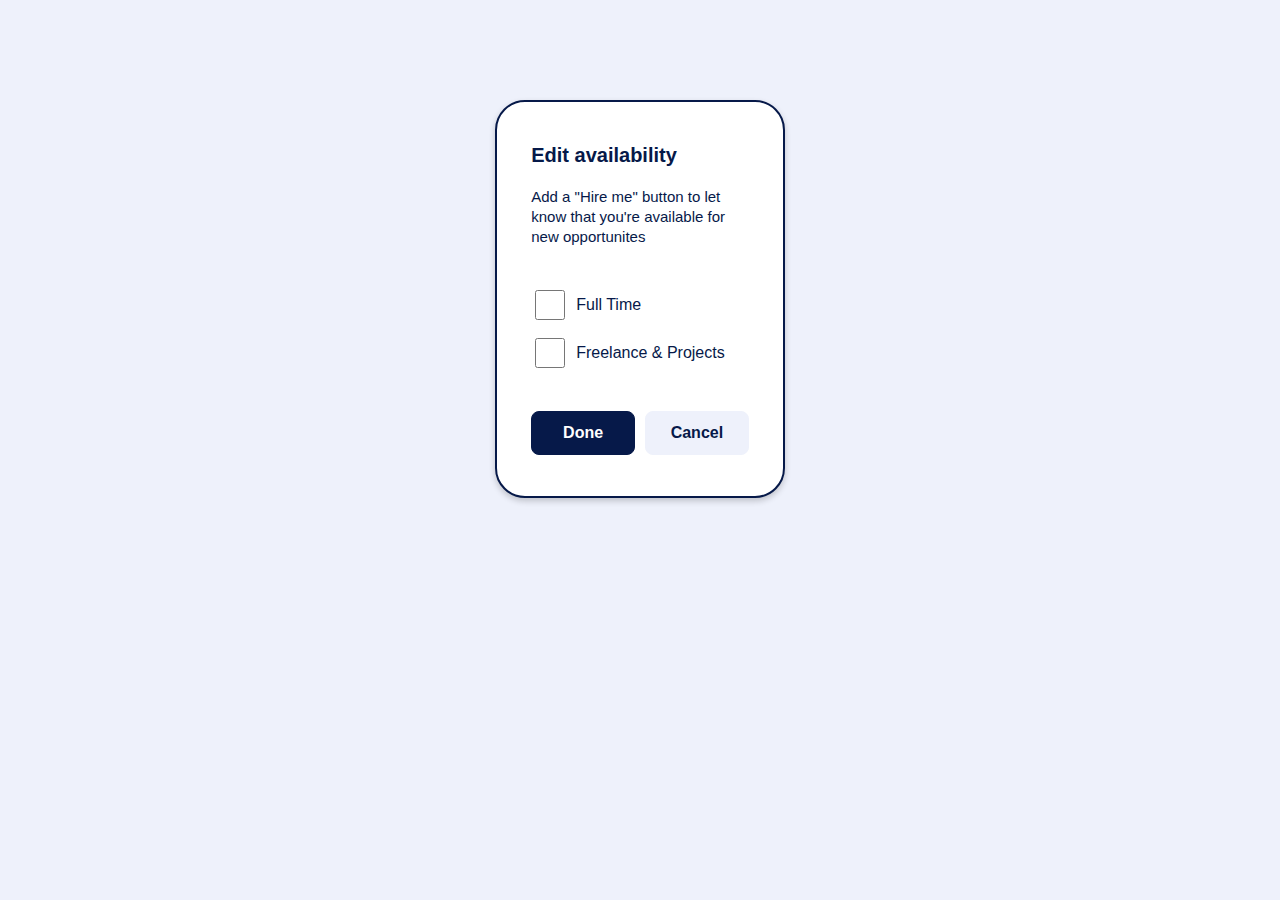
==== edit_availability/index.html @ 9ef41e6a "creation of notification and edit UI" ====
<!DOCTYPE html>
<html lang="en">
  <head>
    <meta charset="UTF-8" />
    <meta name="viewport" content="width=device-width, initial-scale=1.0" />
    <link
      rel="stylesheet"
      href="https://cdnjs.cloudflare.com/ajax/libs/font-awesome/6.6.0/css/all.min.css"
      integrity="sha512-Kc323vGBEqzTmouAECnVceyQqyqdsSiqLQISBL29aUW4U/M7pSPA/gEUZQqv1cwx4OnYxTxve5UMg5GT6L4JJg=="
      crossorigin="anonymous"
      referrerpolicy="no-referrer"
    />
    <link rel="stylesheet" href="style.css" />
    <title>Edit Availability</title>
  </head>

  <body>
    <div class="container">
      <div class="header-content">
        <h2>Edit availability</h2>
        <p>
          Add a "Hire me" button to let know that you're available for new
          opportunites
        </p>
      </div>

      <form action="#" method="post">
        <div class="full-time-content">
          <input type="checkbox" class="full-time" id="full-time" name="full-time" />
          <label for="full-time">Full Time</label>
        </div>
        <div class="projects-content">
          <input type="checkbox"  id='projects' class="projects" name="projects" />
          <label for="projects">Freelance & Projects</label>
        </div>
      </form>

      <div class="btn">
        <button class="done-btn">Done</button>
        <button class="cancel-btn">Cancel</button>
      </div>
    </div>
  </body>
</html>
---- edit_availability/style.css ----
/* @import url("https://fonts.googleapis.com/css2?family=Poppins:ital,wght@0,100;0,200;0,300;0,400;0,500;0,600;0,700;0,800;0,900;1,100;1,200;1,300;1,400;1,500;1,600;1,700;1,800;1,900&display=swap"); */

body {
  margin: 0;
  padding: 0;
  box-sizing: border-box;
  font-family: Arial, Helvetica, sans-serif;
  background-color: #eef1fb;
}

.container{
  width: 17%;
  height: 310px;
  background-color: white;
  padding: 42px 34px;
  margin: auto;
  transform: translateY(100px);
  color: #061949;
  box-shadow: 0 3px 6px rgba(0,0,0,0.2);
  border: 2px solid #061949;
  border-radius: 30px;
  display: flex;
  flex-direction: column;
  gap: 40px 0px;
}
.header-content{
  display: flex;
  flex-direction: column;
  gap: 20px 0;
}
h2{
  margin: 0;
  font-size: 20px;
}
p{
  margin: 0;
  font-size: 15px;
  line-height: 20px;
  font-weight: 500;
}

label{
  font-size: 16px;
}
.full-time, .projects{
  width: 30px;
  height: 30px;
}

.full-time-content, .projects-content{
  display: flex;
  align-items: center;
  gap: 0px 8px;
}
form{
  display: flex;
  flex-direction: column;
  gap: 12px 0px;
}

.btn {
  display: flex;
  justify-content: space-between;
  gap: 0px 10px;
}
.done-btn,
.cancel-btn {
  width: 50%;
  height: 44px;
  border-radius: 8px;
  font-size: 16px;
  font-weight: 600;
}
.done-btn {
  color: white;
  background-color: #061949;
  border: 1px solid #061949;
}
.cancel-btn {
  color: #061949;
  background-color: #eef1fb;
  border: 1px solid #eef1fb;
}
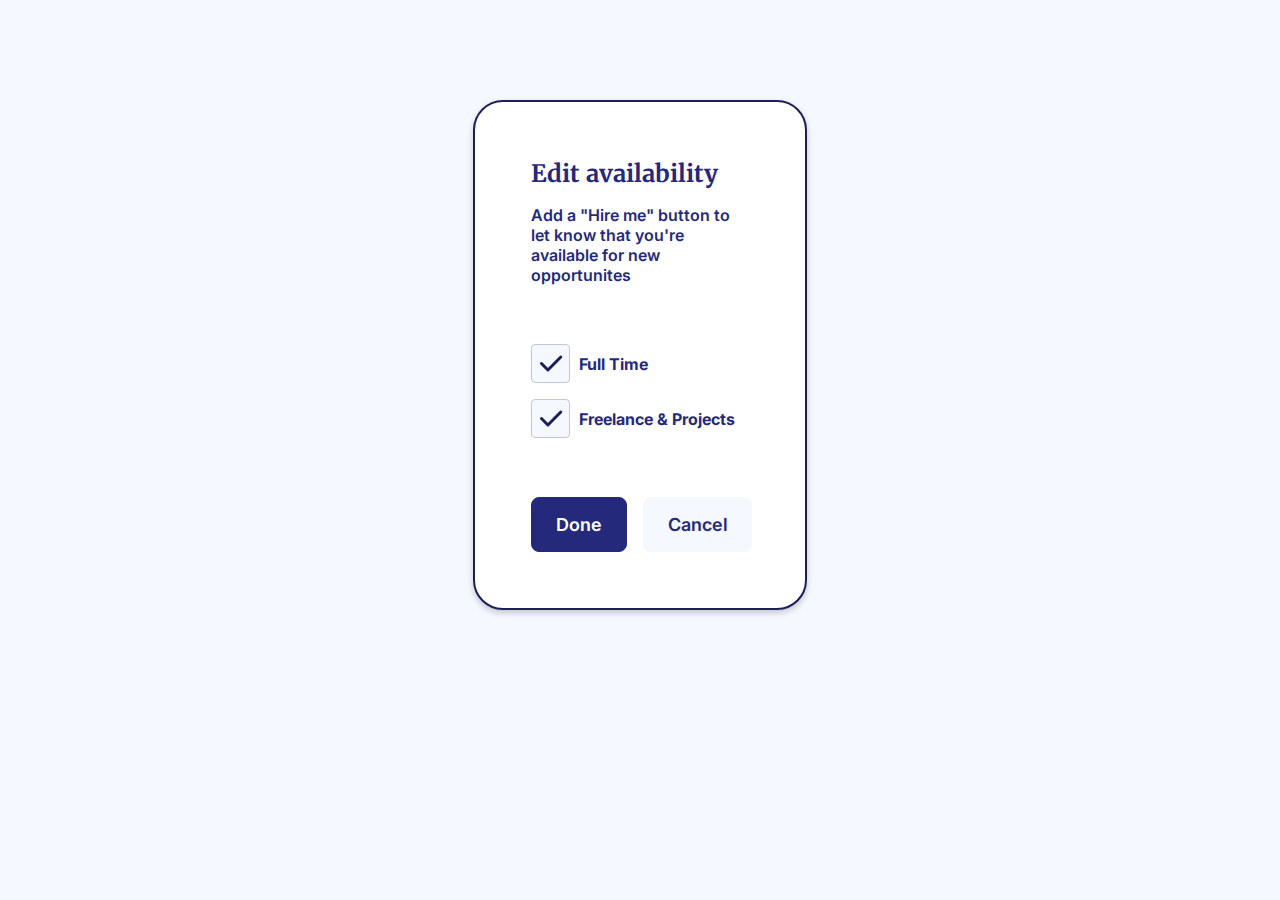
==== commit fa051879: "Correction of errors" ====
--- a/edit_availability/index.html
+++ b/edit_availability/index.html
@@ -26,18 +26,88 @@
 
       <form action="#" method="post">
         <div class="full-time-content">
-          <input type="checkbox" class="full-time" id="full-time" name="full-time" />
+          <svg
+            width="39"
+            height="39"
+            viewBox="0 0 39 39"
+            fill="none"
+            xmlns="http://www.w3.org/2000/svg"
+          >
+            <rect
+              x="0.5"
+              y="0.5"
+              width="38"
+              height="38"
+              rx="3.5"
+              fill="#F5F8FF"
+              stroke="#C3C4DE"
+            />
+            <g clip-path="url(#clip0_2_18)">
+              <path
+                d="M10.4583 19.5L16.9167 25.9584L29.8333 13.0417"
+                stroke="#1C1E57"
+                stroke-width="3"
+                stroke-linecap="round"
+                stroke-linejoin="round"
+              />
+            </g>
+            <defs>
+              <clipPath id="clip0_2_18">
+                <rect
+                  width="31"
+                  height="31"
+                  fill="white"
+                  transform="translate(4 4)"
+                />
+              </clipPath>
+            </defs>
+          </svg>
           <label for="full-time">Full Time</label>
         </div>
         <div class="projects-content">
-          <input type="checkbox"  id='projects' class="projects" name="projects" />
+          <svg
+            width="39"
+            height="39"
+            viewBox="0 0 39 39"
+            fill="none"
+            xmlns="http://www.w3.org/2000/svg"
+          >
+            <rect
+              x="0.5"
+              y="0.5"
+              width="38"
+              height="38"
+              rx="3.5"
+              fill="#F5F8FF"
+              stroke="#C3C4DE"
+            />
+            <g clip-path="url(#clip0_2_18)">
+              <path
+                d="M10.4583 19.5L16.9167 25.9584L29.8333 13.0417"
+                stroke="#1C1E57"
+                stroke-width="3"
+                stroke-linecap="round"
+                stroke-linejoin="round"
+              />
+            </g>
+            <defs>
+              <clipPath id="clip0_2_18">
+                <rect
+                  width="31"
+                  height="31"
+                  fill="white"
+                  transform="translate(4 4)"
+                />
+              </clipPath>
+            </defs>
+          </svg>
           <label for="projects">Freelance & Projects</label>
         </div>
       </form>
 
       <div class="btn">
-        <button class="done-btn">Done</button>
-        <button class="cancel-btn">Cancel</button>
+        <button aria-label="done" class="done-btn">Done</button>
+        <button aria-label="cancel" class="cancel-btn">Cancel</button>
       </div>
     </div>
   </body>
--- a/edit_availability/style.css
+++ b/edit_availability/style.css
@@ -1,83 +1,89 @@
-/* @import url("https://fonts.googleapis.com/css2?family=Poppins:ital,wght@0,100;0,200;0,300;0,400;0,500;0,600;0,700;0,800;0,900;1,100;1,200;1,300;1,400;1,500;1,600;1,700;1,800;1,900&display=swap"); */
-
+@import url("https://fonts.googleapis.com/css2?family=Merriweather:ital,wght@0,300;0,400;0,700;0,900;1,300;1,400;1,700;1,900&display=swap");
+@import url('https://fonts.googleapis.com/css2?family=Inter:ital,opsz,wght@0,14..32,100..900;1,14..32,100..900&family=Merriweather:ital,wght@0,300;0,400;0,700;0,900;1,300;1,400;1,700;1,900&display=swap');
 body {
   margin: 0;
   padding: 0;
   box-sizing: border-box;
   font-family: Arial, Helvetica, sans-serif;
-  background-color: #eef1fb;
+  background-color: #f5f8ff;
+  --bg-blue: #25297b;
 }
 
-.container{
+.container {
   width: 17%;
-  height: 310px;
   background-color: white;
-  padding: 42px 34px;
+  padding: 56px;
   margin: auto;
   transform: translateY(100px);
-  color: #061949;
-  box-shadow: 0 3px 6px rgba(0,0,0,0.2);
-  border: 2px solid #061949;
+  color: var(--bg-blue);
+  box-shadow: 0 3px 6px rgba(0, 0, 0, 0.2);
+  border: 2px solid #1c1e57;
   border-radius: 30px;
   display: flex;
   flex-direction: column;
-  gap: 40px 0px;
+  gap: 59px 0px;
 }
-.header-content{
+.header-content {
   display: flex;
   flex-direction: column;
-  gap: 20px 0;
+  gap: 16px 0;
 }
-h2{
+h2 {
+  font-family: "Merriweather";
   margin: 0;
-  font-size: 20px;
+  font-size: 24px;
+  font-weight: bolder;
 }
-p{
+p {
+  font-family: "Inter";
   margin: 0;
-  font-size: 15px;
+  font-size: 16px;
   line-height: 20px;
-  font-weight: 500;
+  font-weight: 600;
 }
 
-label{
+label {
+  font-weight: bold;
+  font-family: "Inter";
   font-size: 16px;
 }
-.full-time, .projects{
-  width: 30px;
-  height: 30px;
-}
 
-.full-time-content, .projects-content{
+
+.full-time-content,
+.projects-content {
   display: flex;
   align-items: center;
-  gap: 0px 8px;
+  gap: 0px 9px;
 }
-form{
+form {
   display: flex;
   flex-direction: column;
-  gap: 12px 0px;
+  gap: 16px 0px;
 }
-
+button {
+  cursor: pointer;
+}
 .btn {
   display: flex;
   justify-content: space-between;
-  gap: 0px 10px;
+  gap: 0px 16px;
 }
 .done-btn,
 .cancel-btn {
+  font-family: "Inter";
   width: 50%;
-  height: 44px;
+  padding: 16px 24px;
   border-radius: 8px;
-  font-size: 16px;
+  font-size: 18px;
   font-weight: 600;
 }
 .done-btn {
   color: white;
-  background-color: #061949;
-  border: 1px solid #061949;
+  background-color: var(--bg-blue);
+  border: 1px solid var(--bg-blue);
 }
 .cancel-btn {
-  color: #061949;
-  background-color: #eef1fb;
-  border: 1px solid #eef1fb;
+  color: var(--bg-blue);
+  background-color: #f5f8ff;
+  border: 1px solid #f5f8ff;
 }
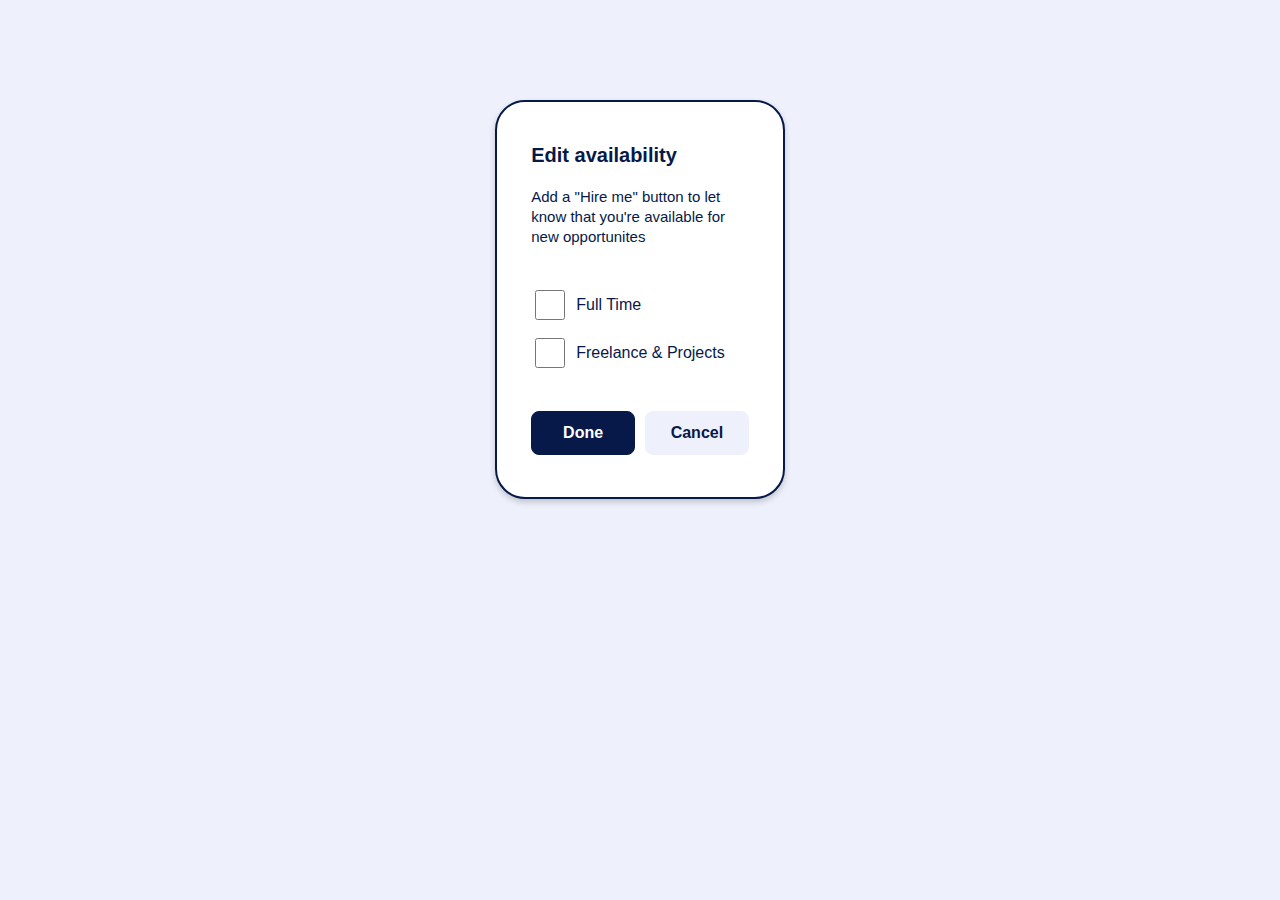
==== commit 465e6d6f: "update" ====
--- a/edit_availability/index.html
+++ b/edit_availability/index.html
@@ -26,81 +26,21 @@
 
       <form action="#" method="post">
         <div class="full-time-content">
-          <svg
-            width="39"
-            height="39"
-            viewBox="0 0 39 39"
-            fill="none"
-            xmlns="http://www.w3.org/2000/svg"
-          >
-            <rect
-              x="0.5"
-              y="0.5"
-              width="38"
-              height="38"
-              rx="3.5"
-              fill="#F5F8FF"
-              stroke="#C3C4DE"
-            />
-            <g clip-path="url(#clip0_2_18)">
-              <path
-                d="M10.4583 19.5L16.9167 25.9584L29.8333 13.0417"
-                stroke="#1C1E57"
-                stroke-width="3"
-                stroke-linecap="round"
-                stroke-linejoin="round"
-              />
-            </g>
-            <defs>
-              <clipPath id="clip0_2_18">
-                <rect
-                  width="31"
-                  height="31"
-                  fill="white"
-                  transform="translate(4 4)"
-                />
-              </clipPath>
-            </defs>
-          </svg>
+          <input
+            type="checkbox"
+            class="full-time"
+            id="full-time"
+            name="full-time"
+          />
           <label for="full-time">Full Time</label>
         </div>
         <div class="projects-content">
-          <svg
-            width="39"
-            height="39"
-            viewBox="0 0 39 39"
-            fill="none"
-            xmlns="http://www.w3.org/2000/svg"
-          >
-            <rect
-              x="0.5"
-              y="0.5"
-              width="38"
-              height="38"
-              rx="3.5"
-              fill="#F5F8FF"
-              stroke="#C3C4DE"
-            />
-            <g clip-path="url(#clip0_2_18)">
-              <path
-                d="M10.4583 19.5L16.9167 25.9584L29.8333 13.0417"
-                stroke="#1C1E57"
-                stroke-width="3"
-                stroke-linecap="round"
-                stroke-linejoin="round"
-              />
-            </g>
-            <defs>
-              <clipPath id="clip0_2_18">
-                <rect
-                  width="31"
-                  height="31"
-                  fill="white"
-                  transform="translate(4 4)"
-                />
-              </clipPath>
-            </defs>
-          </svg>
+          <input
+            type="checkbox"
+            id="projects"
+            class="projects"
+            name="projects"
+          />
           <label for="projects">Freelance & Projects</label>
         </div>
       </form>
--- a/edit_availability/style.css
+++ b/edit_availability/style.css
@@ -1,89 +1,82 @@
-@import url("https://fonts.googleapis.com/css2?family=Merriweather:ital,wght@0,300;0,400;0,700;0,900;1,300;1,400;1,700;1,900&display=swap");
-@import url('https://fonts.googleapis.com/css2?family=Inter:ital,opsz,wght@0,14..32,100..900;1,14..32,100..900&family=Merriweather:ital,wght@0,300;0,400;0,700;0,900;1,300;1,400;1,700;1,900&display=swap');
+/* @import url("https://fonts.googleapis.com/css2?family=Poppins:ital,wght@0,100;0,200;0,300;0,400;0,500;0,600;0,700;0,800;0,900;1,100;1,200;1,300;1,400;1,500;1,600;1,700;1,800;1,900&display=swap"); */
+
 body {
   margin: 0;
   padding: 0;
   box-sizing: border-box;
   font-family: Arial, Helvetica, sans-serif;
-  background-color: #f5f8ff;
-  --bg-blue: #25297b;
+  background-color: #eef1fb;
 }
 
-.container {
+.container{
   width: 17%;
   background-color: white;
-  padding: 56px;
+  padding: 42px 34px;
   margin: auto;
   transform: translateY(100px);
-  color: var(--bg-blue);
-  box-shadow: 0 3px 6px rgba(0, 0, 0, 0.2);
-  border: 2px solid #1c1e57;
+  color: #061949;
+  box-shadow: 0 3px 6px rgba(0,0,0,0.2);
+  border: 2px solid #061949;
   border-radius: 30px;
   display: flex;
   flex-direction: column;
-  gap: 59px 0px;
+  gap: 40px 0px;
 }
-.header-content {
+.header-content{
   display: flex;
   flex-direction: column;
-  gap: 16px 0;
+  gap: 20px 0;
 }
-h2 {
-  font-family: "Merriweather";
+h2{
   margin: 0;
-  font-size: 24px;
-  font-weight: bolder;
+  font-size: 20px;
 }
-p {
-  font-family: "Inter";
+p{
   margin: 0;
-  font-size: 16px;
+  font-size: 15px;
   line-height: 20px;
-  font-weight: 600;
+  font-weight: 500;
 }
 
-label {
-  font-weight: bold;
-  font-family: "Inter";
+label{
   font-size: 16px;
 }
+.full-time, .projects{
+  width: 30px;
+  height: 30px;
+}
 
-
-.full-time-content,
-.projects-content {
+.full-time-content, .projects-content{
   display: flex;
   align-items: center;
-  gap: 0px 9px;
+  gap: 0px 8px;
 }
-form {
+form{
   display: flex;
   flex-direction: column;
-  gap: 16px 0px;
+  gap: 12px 0px;
 }
-button {
-  cursor: pointer;
-}
+
 .btn {
   display: flex;
   justify-content: space-between;
-  gap: 0px 16px;
+  gap: 0px 10px;
 }
 .done-btn,
 .cancel-btn {
-  font-family: "Inter";
   width: 50%;
-  padding: 16px 24px;
+  height: 44px;
   border-radius: 8px;
-  font-size: 18px;
+  font-size: 16px;
   font-weight: 600;
 }
 .done-btn {
   color: white;
-  background-color: var(--bg-blue);
-  border: 1px solid var(--bg-blue);
+  background-color: #061949;
+  border: 1px solid #061949;
 }
 .cancel-btn {
-  color: var(--bg-blue);
-  background-color: #f5f8ff;
-  border: 1px solid #f5f8ff;
+  color: #061949;
+  background-color: #eef1fb;
+  border: 1px solid #eef1fb;
 }
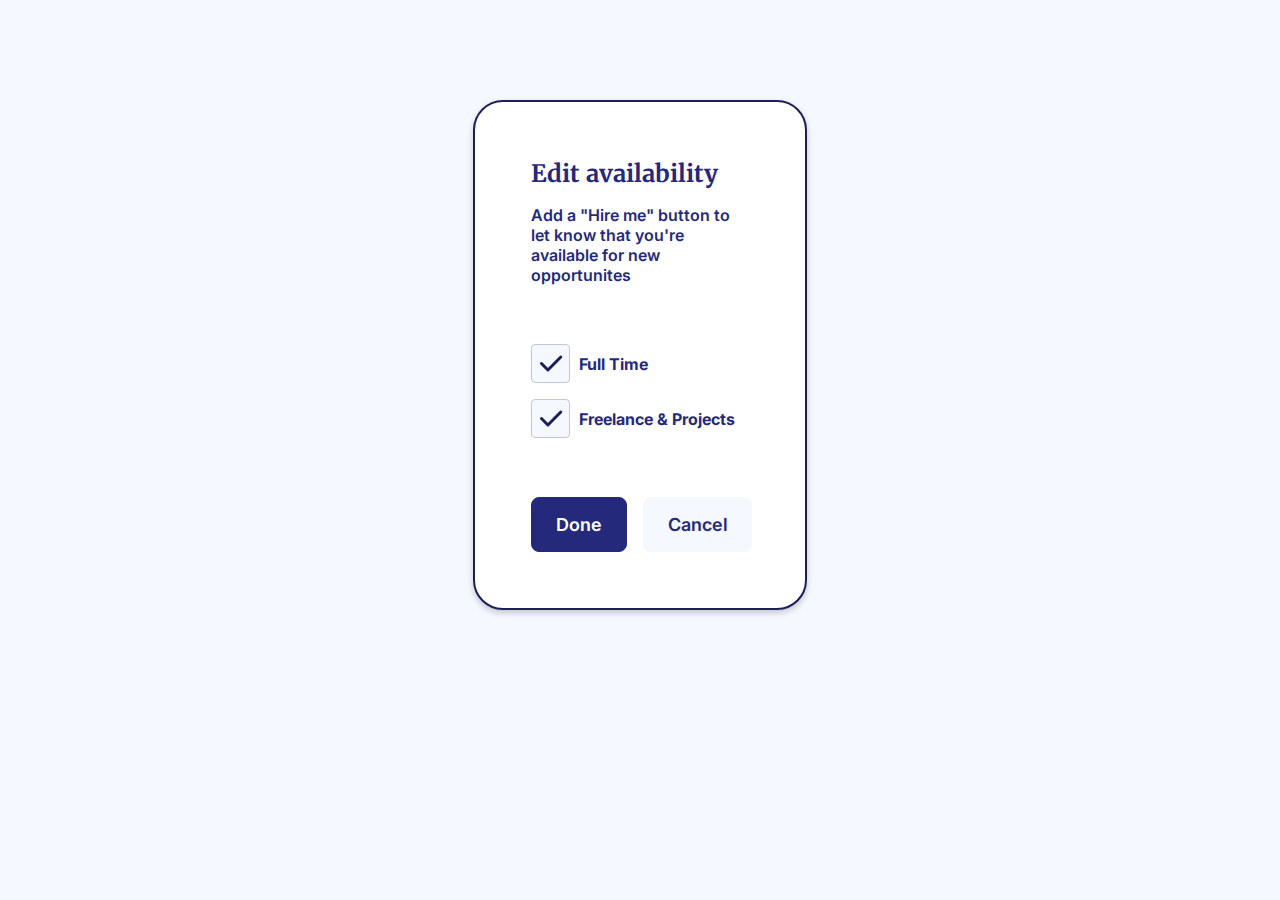
==== commit 2b56b766: "update" ====
--- a/edit_availability/index.html
+++ b/edit_availability/index.html
@@ -26,21 +26,81 @@
 
       <form action="#" method="post">
         <div class="full-time-content">
-          <input
-            type="checkbox"
-            class="full-time"
-            id="full-time"
-            name="full-time"
-          />
+          <svg
+            width="39"
+            height="39"
+            viewBox="0 0 39 39"
+            fill="none"
+            xmlns="http://www.w3.org/2000/svg"
+          >
+            <rect
+              x="0.5"
+              y="0.5"
+              width="38"
+              height="38"
+              rx="3.5"
+              fill="#F5F8FF"
+              stroke="#C3C4DE"
+            />
+            <g clip-path="url(#clip0_2_18)">
+              <path
+                d="M10.4583 19.5L16.9167 25.9584L29.8333 13.0417"
+                stroke="#1C1E57"
+                stroke-width="3"
+                stroke-linecap="round"
+                stroke-linejoin="round"
+              />
+            </g>
+            <defs>
+              <clipPath id="clip0_2_18">
+                <rect
+                  width="31"
+                  height="31"
+                  fill="white"
+                  transform="translate(4 4)"
+                />
+              </clipPath>
+            </defs>
+          </svg>
           <label for="full-time">Full Time</label>
         </div>
         <div class="projects-content">
-          <input
-            type="checkbox"
-            id="projects"
-            class="projects"
-            name="projects"
-          />
+          <svg
+            width="39"
+            height="39"
+            viewBox="0 0 39 39"
+            fill="none"
+            xmlns="http://www.w3.org/2000/svg"
+          >
+            <rect
+              x="0.5"
+              y="0.5"
+              width="38"
+              height="38"
+              rx="3.5"
+              fill="#F5F8FF"
+              stroke="#C3C4DE"
+            />
+            <g clip-path="url(#clip0_2_18)">
+              <path
+                d="M10.4583 19.5L16.9167 25.9584L29.8333 13.0417"
+                stroke="#1C1E57"
+                stroke-width="3"
+                stroke-linecap="round"
+                stroke-linejoin="round"
+              />
+            </g>
+            <defs>
+              <clipPath id="clip0_2_18">
+                <rect
+                  width="31"
+                  height="31"
+                  fill="white"
+                  transform="translate(4 4)"
+                />
+              </clipPath>
+            </defs>
+          </svg>
           <label for="projects">Freelance & Projects</label>
         </div>
       </form>
--- a/edit_availability/style.css
+++ b/edit_availability/style.css
@@ -1,82 +1,89 @@
-/* @import url("https://fonts.googleapis.com/css2?family=Poppins:ital,wght@0,100;0,200;0,300;0,400;0,500;0,600;0,700;0,800;0,900;1,100;1,200;1,300;1,400;1,500;1,600;1,700;1,800;1,900&display=swap"); */
-
+@import url("https://fonts.googleapis.com/css2?family=Merriweather:ital,wght@0,300;0,400;0,700;0,900;1,300;1,400;1,700;1,900&display=swap");
+@import url('https://fonts.googleapis.com/css2?family=Inter:ital,opsz,wght@0,14..32,100..900;1,14..32,100..900&family=Merriweather:ital,wght@0,300;0,400;0,700;0,900;1,300;1,400;1,700;1,900&display=swap');
 body {
   margin: 0;
   padding: 0;
   box-sizing: border-box;
   font-family: Arial, Helvetica, sans-serif;
-  background-color: #eef1fb;
+  background-color: #f5f8ff;
+  --bg-blue: #25297b;
 }
 
-.container{
+.container {
   width: 17%;
   background-color: white;
-  padding: 42px 34px;
+  padding: 56px;
   margin: auto;
   transform: translateY(100px);
-  color: #061949;
-  box-shadow: 0 3px 6px rgba(0,0,0,0.2);
-  border: 2px solid #061949;
+  color: var(--bg-blue);
+  box-shadow: 0 3px 6px rgba(0, 0, 0, 0.2);
+  border: 2px solid #1c1e57;
   border-radius: 30px;
   display: flex;
   flex-direction: column;
-  gap: 40px 0px;
+  gap: 59px 0px;
 }
-.header-content{
+.header-content {
   display: flex;
   flex-direction: column;
-  gap: 20px 0;
+  gap: 16px 0;
 }
-h2{
+h2 {
+  font-family: "Merriweather";
   margin: 0;
-  font-size: 20px;
+  font-size: 24px;
+  font-weight: bolder;
 }
-p{
+p {
+  font-family: "Inter";
   margin: 0;
-  font-size: 15px;
+  font-size: 16px;
   line-height: 20px;
-  font-weight: 500;
+  font-weight: 600;
 }
 
-label{
+label {
+  font-weight: bold;
+  font-family: "Inter";
   font-size: 16px;
 }
-.full-time, .projects{
-  width: 30px;
-  height: 30px;
-}
 
-.full-time-content, .projects-content{
+
+.full-time-content,
+.projects-content {
   display: flex;
   align-items: center;
-  gap: 0px 8px;
+  gap: 0px 9px;
 }
-form{
+form {
   display: flex;
   flex-direction: column;
-  gap: 12px 0px;
+  gap: 16px 0px;
 }
-
+button {
+  cursor: pointer;
+}
 .btn {
   display: flex;
   justify-content: space-between;
-  gap: 0px 10px;
+  gap: 0px 16px;
 }
 .done-btn,
 .cancel-btn {
+  font-family: "Inter";
   width: 50%;
-  height: 44px;
+  padding: 16px 24px;
   border-radius: 8px;
-  font-size: 16px;
+  font-size: 18px;
   font-weight: 600;
 }
 .done-btn {
   color: white;
-  background-color: #061949;
-  border: 1px solid #061949;
+  background-color: var(--bg-blue);
+  border: 1px solid var(--bg-blue);
 }
 .cancel-btn {
-  color: #061949;
-  background-color: #eef1fb;
-  border: 1px solid #eef1fb;
+  color: var(--bg-blue);
+  background-color: #f5f8ff;
+  border: 1px solid #f5f8ff;
 }
